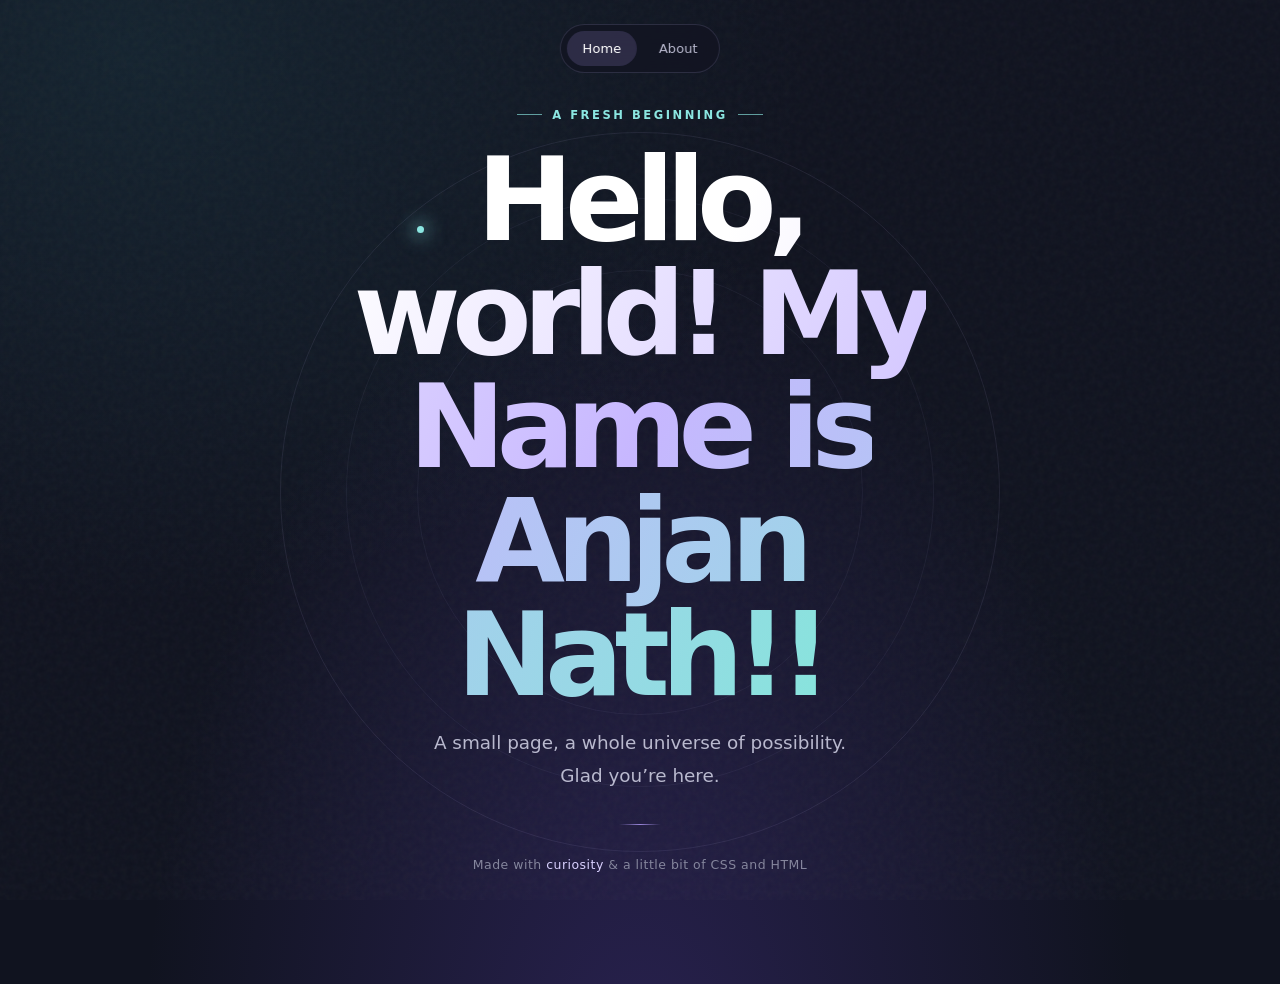
==== index.html @ 315eda44 "Publish index and about pages" ====
<!doctype html>
<html lang="en">
<head>
  <meta charset="utf-8">
  <meta name="viewport" content="width=device-width, initial-scale=1">
  <meta name="theme-color" content="#10131f">
  <title>Hello, world by AJ! — A little moment of wonder</title>
  <style>
    :root {
      color-scheme: dark;
      --ink: #f7f5ff;
      --muted: #b9b9ce;
      --violet: #b7a0ff;
      --cyan: #8be6e1;
    }
    * { box-sizing: border-box; }
    html { min-height: 100%; }
    body {
      min-height: 100vh;
      margin: 0;
      display: grid;
      place-items: center;
      overflow: hidden;
      color: var(--ink);
      font-family: Inter, ui-sans-serif, system-ui, -apple-system, BlinkMacSystemFont, "Segoe UI", sans-serif;
      background:
        radial-gradient(ellipse at 50% 110%, rgba(91, 63, 179, .32), transparent 55%),
        radial-gradient(ellipse at 10% 5%, rgba(54, 153, 164, .12), transparent 42%),
        #10131f;
    }
    .grain {
      position: fixed; inset: 0; pointer-events: none; opacity: .15;
      background-image: url("data:image/svg+xml,%3Csvg viewBox='0 0 180 180' xmlns='http://www.w3.org/2000/svg'%3E%3Cfilter id='n'%3E%3CfeTurbulence type='fractalNoise' baseFrequency='.85' numOctaves='3' stitchTiles='stitch'/%3E%3C/filter%3E%3Crect width='100%25' height='100%25' filter='url(%23n)' opacity='.25'/%3E%3C/svg%3E");
    }
    .orbit {
      position: fixed; width: min(76vw, 720px); aspect-ratio: 1; border: 1px solid rgba(203, 197, 255, .09);
      border-radius: 50%; pointer-events: none; animation: turn 50s linear infinite;
    }
    .orbit::before, .orbit::after { content: ""; position: absolute; border: 1px solid rgba(203,197,255,.06); border-radius: 50%; inset: 9%; }
    .orbit::after { inset: 19%; }
    .spark { position: absolute; top: 13%; left: 19%; width: 7px; height: 7px; border-radius: 50%; background: var(--cyan); box-shadow: 0 0 18px 4px rgba(139,230,225,.5); }
    main {
      position: relative; width: min(90vw, 760px); padding: clamp(2.5rem, 8vw, 6.25rem) 1.5rem;
      text-align: center; animation: rise .9s cubic-bezier(.2,.8,.2,1) both;
    }
    .eyebrow { display: inline-flex; align-items: center; gap: .65rem; color: var(--cyan); font-size: .72rem; font-weight: 700; letter-spacing: .22em; text-transform: uppercase; }
    .eyebrow::before, .eyebrow::after { content: ""; width: 25px; height: 1px; background: currentColor; opacity: .65; }
    h1 {
      margin: 1.35rem 0 1rem; font-size: clamp(3.4rem, 10vw, 7.25rem); line-height: .98;
      letter-spacing: -.075em; font-weight: 650;
    }
    h1 span { color: transparent; background: linear-gradient(115deg, #fff 14%, #c7b7ff 55%, #87e4dc 100%); background-clip: text; -webkit-background-clip: text; }
    .subtitle { margin: 0 auto; max-width: 420px; color: var(--muted); font-size: clamp(1rem, 2.5vw, 1.15rem); line-height: 1.75; }
    .rule { width: 42px; height: 1px; margin: 2rem auto; background: linear-gradient(90deg, transparent, rgba(183,160,255,.8), transparent); }
    .note { color: #85869d; font-size: .78rem; letter-spacing: .04em; }
    .note b { color: #d9d1ff; font-weight: 500; }
        .site-nav { position: fixed; z-index: 2; top: 1.5rem; left: 50%; transform: translateX(-50%); display: flex; gap: .35rem; padding: .35rem; border: 1px solid rgba(203,197,255,.14); border-radius: 999px; background: rgba(18,20,34,.72); backdrop-filter: blur(14px); }
    .site-nav a { padding: .65rem 1rem; border-radius: 999px; color: #b9b9ce; text-decoration: none; font-size: .82rem; transition: color .2s, background .2s; }
    .site-nav a:hover, .site-nav a[aria-current="page"] { color: #fff; background: rgba(183,160,255,.16); }
    @media (max-width: 520px) { .site-nav { top: 1rem; } }
    @keyframes rise { from { opacity: 0; transform: translateY(18px); } to { opacity: 1; transform: translateY(0); } }
    @keyframes turn { to { transform: rotate(360deg); } }
    @media (prefers-reduced-motion: reduce) { *, *::before, *::after { animation-duration: .01ms !important; animation-iteration-count: 1 !important; scroll-behavior: auto !important; } }
  </style>
</head>
<body>
  <div class="grain" aria-hidden="true"></div>
  <div class="orbit" aria-hidden="true"><span class="spark"></span></div>
  <nav class="site-nav" aria-label="Main navigation">
    <a href="index.html" aria-current="page">Home</a>
    <a href="about.html">About</a>
  </nav>
  <main>
    <div class="eyebrow">A fresh beginning</div>
    <h1><span>Hello, world! My Name is Anjan Nath!!</span></h1>
    <p class="subtitle">A small page, a whole universe of possibility.<br>Glad you’re here.</p>
    <div class="rule" aria-hidden="true"></div>
    <p class="note">Made with <b>curiosity</b> &amp; a little bit of CSS and HTML</p>
  </main>
</body>
</html>
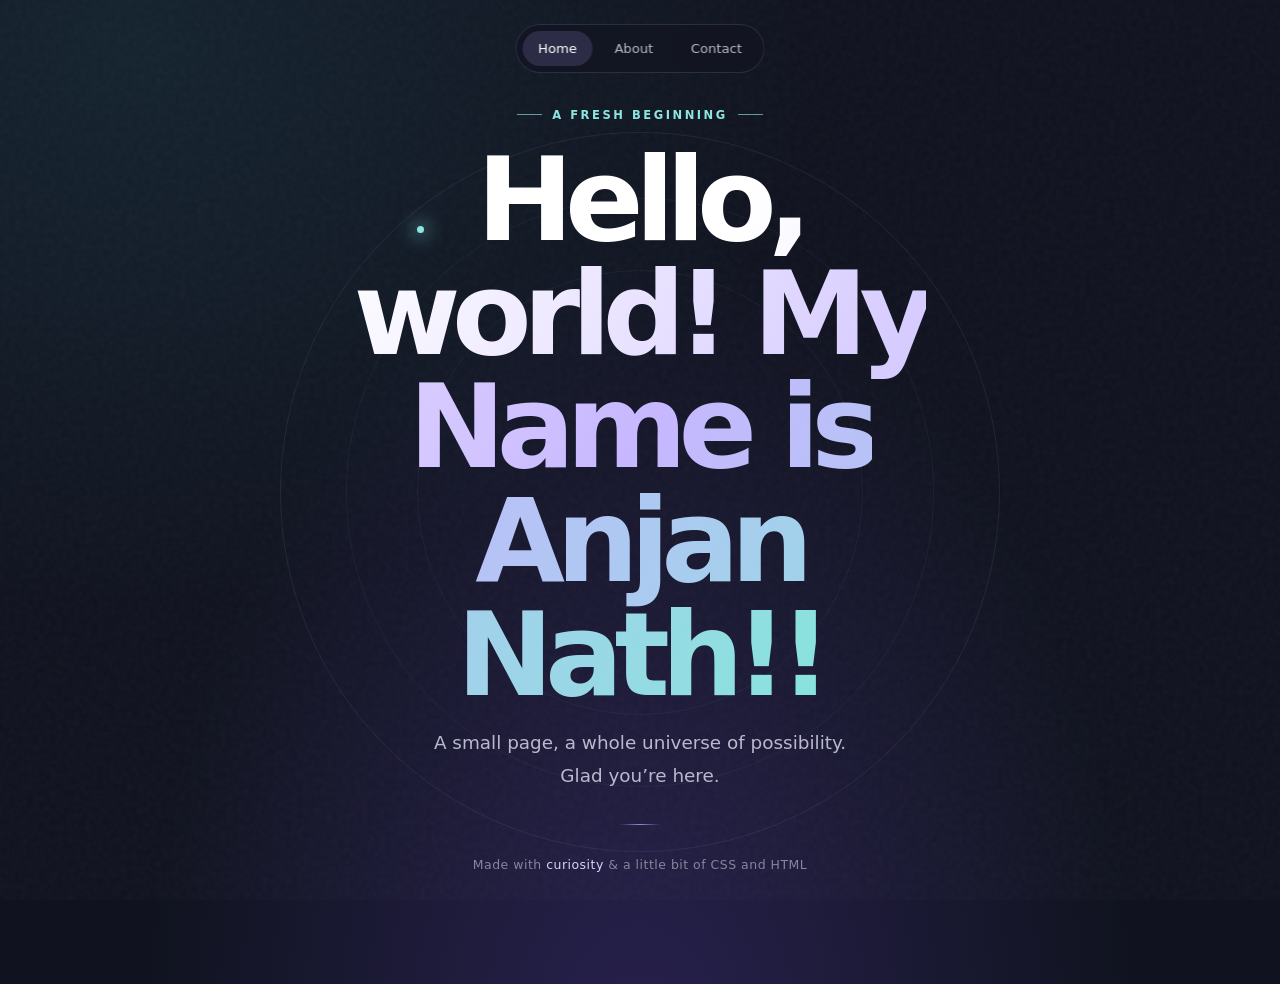
==== commit 483decc7: "Publish contact page" ====
--- a/index.html
+++ b/index.html
@@ -69,6 +69,7 @@
   <nav class="site-nav" aria-label="Main navigation">
     <a href="index.html" aria-current="page">Home</a>
     <a href="about.html">About</a>
+    <a href="contact.html">Contact</a>
   </nav>
   <main>
     <div class="eyebrow">A fresh beginning</div>
@@ -81,3 +82,4 @@
 </html>
 
 
+
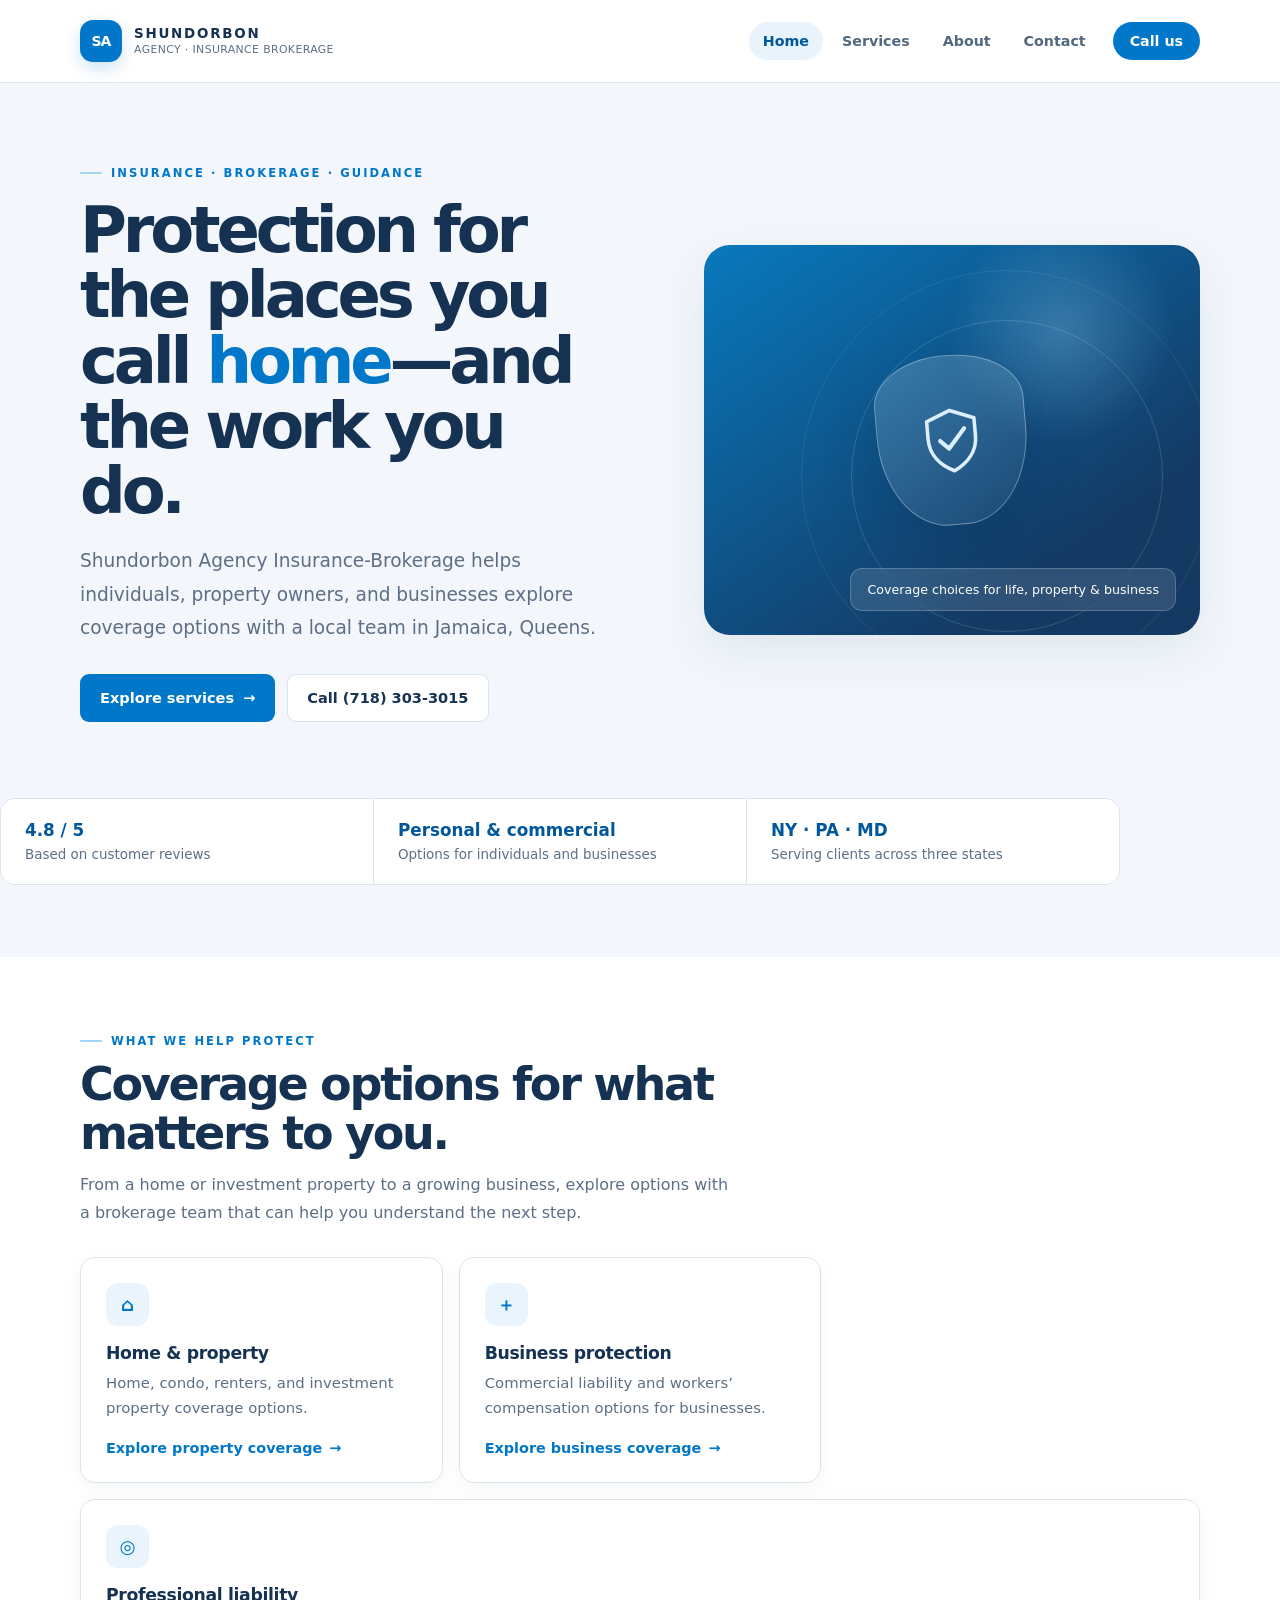
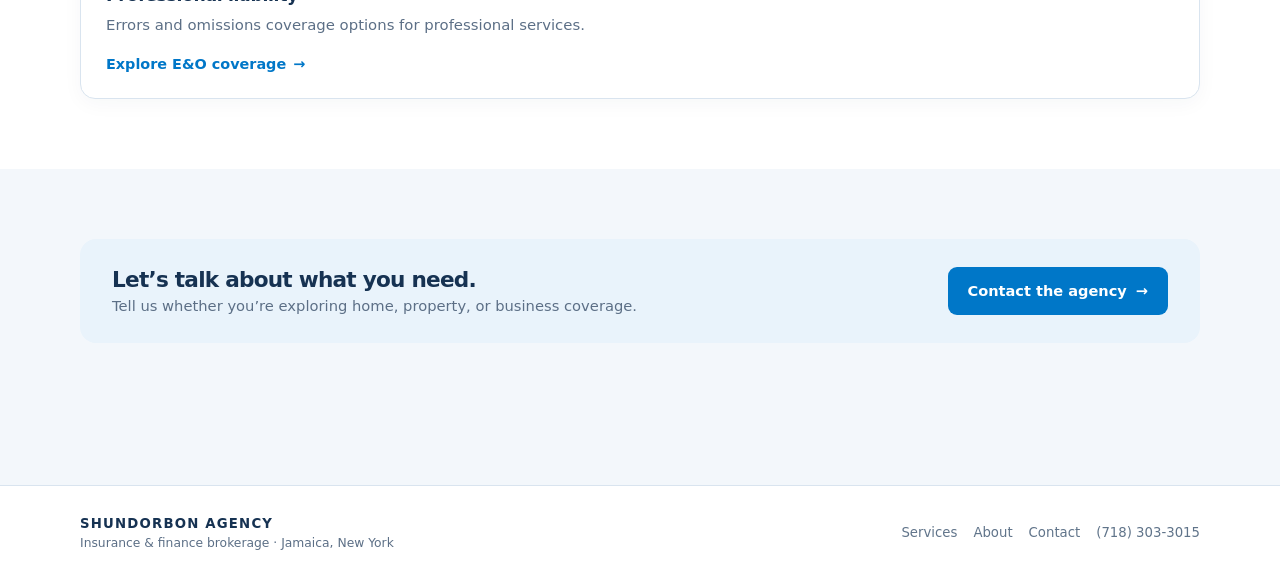
==== commit 58014475: "changed the site for Shundorbon Agency Test site for insurance" ====
--- a/index.html
+++ b/index.html
@@ -3,83 +3,54 @@
 <head>
   <meta charset="utf-8">
   <meta name="viewport" content="width=device-width, initial-scale=1">
-  <meta name="theme-color" content="#10131f">
-  <title>Hello, world by AJ! — A little moment of wonder</title>
-  <style>
-    :root {
-      color-scheme: dark;
-      --ink: #f7f5ff;
-      --muted: #b9b9ce;
-      --violet: #b7a0ff;
-      --cyan: #8be6e1;
-    }
-    * { box-sizing: border-box; }
-    html { min-height: 100%; }
-    body {
-      min-height: 100vh;
-      margin: 0;
-      display: grid;
-      place-items: center;
-      overflow: hidden;
-      color: var(--ink);
-      font-family: Inter, ui-sans-serif, system-ui, -apple-system, BlinkMacSystemFont, "Segoe UI", sans-serif;
-      background:
-        radial-gradient(ellipse at 50% 110%, rgba(91, 63, 179, .32), transparent 55%),
-        radial-gradient(ellipse at 10% 5%, rgba(54, 153, 164, .12), transparent 42%),
-        #10131f;
-    }
-    .grain {
-      position: fixed; inset: 0; pointer-events: none; opacity: .15;
-      background-image: url("data:image/svg+xml,%3Csvg viewBox='0 0 180 180' xmlns='http://www.w3.org/2000/svg'%3E%3Cfilter id='n'%3E%3CfeTurbulence type='fractalNoise' baseFrequency='.85' numOctaves='3' stitchTiles='stitch'/%3E%3C/filter%3E%3Crect width='100%25' height='100%25' filter='url(%23n)' opacity='.25'/%3E%3C/svg%3E");
-    }
-    .orbit {
-      position: fixed; width: min(76vw, 720px); aspect-ratio: 1; border: 1px solid rgba(203, 197, 255, .09);
-      border-radius: 50%; pointer-events: none; animation: turn 50s linear infinite;
-    }
-    .orbit::before, .orbit::after { content: ""; position: absolute; border: 1px solid rgba(203,197,255,.06); border-radius: 50%; inset: 9%; }
-    .orbit::after { inset: 19%; }
-    .spark { position: absolute; top: 13%; left: 19%; width: 7px; height: 7px; border-radius: 50%; background: var(--cyan); box-shadow: 0 0 18px 4px rgba(139,230,225,.5); }
-    main {
-      position: relative; width: min(90vw, 760px); padding: clamp(2.5rem, 8vw, 6.25rem) 1.5rem;
-      text-align: center; animation: rise .9s cubic-bezier(.2,.8,.2,1) both;
-    }
-    .eyebrow { display: inline-flex; align-items: center; gap: .65rem; color: var(--cyan); font-size: .72rem; font-weight: 700; letter-spacing: .22em; text-transform: uppercase; }
-    .eyebrow::before, .eyebrow::after { content: ""; width: 25px; height: 1px; background: currentColor; opacity: .65; }
-    h1 {
-      margin: 1.35rem 0 1rem; font-size: clamp(3.4rem, 10vw, 7.25rem); line-height: .98;
-      letter-spacing: -.075em; font-weight: 650;
-    }
-    h1 span { color: transparent; background: linear-gradient(115deg, #fff 14%, #c7b7ff 55%, #87e4dc 100%); background-clip: text; -webkit-background-clip: text; }
-    .subtitle { margin: 0 auto; max-width: 420px; color: var(--muted); font-size: clamp(1rem, 2.5vw, 1.15rem); line-height: 1.75; }
-    .rule { width: 42px; height: 1px; margin: 2rem auto; background: linear-gradient(90deg, transparent, rgba(183,160,255,.8), transparent); }
-    .note { color: #85869d; font-size: .78rem; letter-spacing: .04em; }
-    .note b { color: #d9d1ff; font-weight: 500; }
-        .site-nav { position: fixed; z-index: 2; top: 1.5rem; left: 50%; transform: translateX(-50%); display: flex; gap: .35rem; padding: .35rem; border: 1px solid rgba(203,197,255,.14); border-radius: 999px; background: rgba(18,20,34,.72); backdrop-filter: blur(14px); }
-    .site-nav a { padding: .65rem 1rem; border-radius: 999px; color: #b9b9ce; text-decoration: none; font-size: .82rem; transition: color .2s, background .2s; }
-    .site-nav a:hover, .site-nav a[aria-current="page"] { color: #fff; background: rgba(183,160,255,.16); }
-    @media (max-width: 520px) { .site-nav { top: 1rem; } }
-    @keyframes rise { from { opacity: 0; transform: translateY(18px); } to { opacity: 1; transform: translateY(0); } }
-    @keyframes turn { to { transform: rotate(360deg); } }
-    @media (prefers-reduced-motion: reduce) { *, *::before, *::after { animation-duration: .01ms !important; animation-iteration-count: 1 !important; scroll-behavior: auto !important; } }
-  </style>
+  <meta name="description" content="Shundorbon Agency Insurance-Brokerage helps individuals and businesses explore coverage options in New York, Pennsylvania, and Maryland.">
+  <meta name="theme-color" content="#f3f7fb">
+  <title>Shundorbon Agency | Insurance &amp; Brokerage</title>
+  <link rel="stylesheet" href="styles.css">
 </head>
 <body>
-  <div class="grain" aria-hidden="true"></div>
-  <div class="orbit" aria-hidden="true"><span class="spark"></span></div>
-  <nav class="site-nav" aria-label="Main navigation">
-    <a href="index.html" aria-current="page">Home</a>
-    <a href="about.html">About</a>
-    <a href="contact.html">Contact</a>
-  </nav>
+  <header class="site-header">
+    <div class="header-inner">
+      <a class="brand" href="index.html" aria-label="Shundorbon Agency home"><span class="brand-mark">SA</span><span class="brand-copy"><strong>SHUNDORBON</strong><small>AGENCY · INSURANCE BROKERAGE</small></span></a>
+      <nav class="site-nav" aria-label="Main navigation">
+        <a href="index.html" aria-current="page">Home</a><a href="services.html">Services</a><a href="about.html">About</a><a href="contact.html">Contact</a><a class="nav-call" href="tel:+17183033015">Call us</a>
+      </nav>
+    </div>
+  </header>
   <main>
-    <div class="eyebrow">A fresh beginning</div>
-    <h1><span>Hello, world! My Name is Anjan Nath!!</span></h1>
-    <p class="subtitle">A small page, a whole universe of possibility.<br>Glad you’re here.</p>
-    <div class="rule" aria-hidden="true"></div>
-    <p class="note">Made with <b>curiosity</b> &amp; a little bit of CSS and HTML</p>
+    <section class="container hero">
+      <div>
+        <span class="eyebrow">Insurance · Brokerage · Guidance</span>
+        <h1>Protection for the places you call <em>home</em>—and the work you do.</h1>
+        <p class="lead">Shundorbon Agency Insurance-Brokerage helps individuals, property owners, and businesses explore coverage options with a local team in Jamaica, Queens.</p>
+        <div class="actions"><a class="button" href="services.html">Explore services <span aria-hidden="true">→</span></a><a class="button secondary" href="tel:+17183033015">Call (718) 303-3015</a></div>
+      </div>
+      <div class="hero-art" aria-hidden="true">
+        <div class="art-shield"><svg viewBox="0 0 64 64" fill="none"><path d="M32 7 52 15v15c0 13-8.5 22.5-20 28C20.5 52.5 12 43 12 30V15L32 7Z" stroke="currentColor" stroke-width="3" stroke-linejoin="round"/><path d="m22 32 7 7 14-16" stroke="currentColor" stroke-width="3.5" stroke-linecap="round" stroke-linejoin="round"/></svg></div>
+        <div class="art-note">Coverage choices for life, property &amp; business</div>
+      </div>
+    </section>
+    <section class="container trust-band" aria-label="Agency highlights">
+      <div class="trust-item"><strong>4.8 / 5</strong><span>Based on customer reviews</span></div>
+      <div class="trust-item"><strong>Personal &amp; commercial</strong><span>Options for individuals and businesses</span></div>
+      <div class="trust-item"><strong>NY · PA · MD</strong><span>Serving clients across three states</span></div>
+    </section>
+    <section class="section white">
+      <div class="container">
+        <div class="section-head"><span class="eyebrow">What we help protect</span><h2>Coverage options for what matters to you.</h2><p>From a home or investment property to a growing business, explore options with a brokerage team that can help you understand the next step.</p></div>
+        <div class="card-grid">
+          <article class="service-card"><div class="icon" aria-hidden="true">⌂</div><h3>Home &amp; property</h3><p>Home, condo, renters, and investment property coverage options.</p><a class="text-link" href="services.html#property">Explore property coverage <span aria-hidden="true">→</span></a></article>
+          <article class="service-card"><div class="icon" aria-hidden="true">＋</div><h3>Business protection</h3><p>Commercial liability and workers’ compensation options for businesses.</p><a class="text-link" href="services.html#business">Explore business coverage <span aria-hidden="true">→</span></a></article>
+          <article class="service-card"><div class="icon" aria-hidden="true">◎</div><h3>Professional liability</h3><p>Errors and omissions coverage options for professional services.</p><a class="text-link" href="services.html#professional">Explore E&amp;O coverage <span aria-hidden="true">→</span></a></article>
+        </div>
+      </div>
+    </section>
+    <section class="container section">
+      <div class="callout"><div><h2>Let’s talk about what you need.</h2><p>Tell us whether you’re exploring home, property, or business coverage.</p></div><a class="button" href="contact.html">Contact the agency <span aria-hidden="true">→</span></a></div>
+    </section>
   </main>
+  <footer class="site-footer"><div class="footer-inner"><div><div class="footer-brand">SHUNDORBON AGENCY</div><div class="footer-copy">Insurance &amp; finance brokerage · Jamaica, New York</div></div><nav class="footer-links" aria-label="Footer navigation"><a href="services.html">Services</a><a href="about.html">About</a><a href="contact.html">Contact</a><a href="tel:+17183033015">(718) 303-3015</a></nav></div></footer>
 </body>
 </html>
 
 
-
--- a/styles.css
+++ b/styles.css
@@ -0,0 +1,139 @@
+:root {
+  color-scheme: light;
+  --ink: #163252;
+  --muted: #5c6f86;
+  --blue: #0077c8;
+  --blue-dark: #00579c;
+  --blue-light: #9fd5f5;
+  --paper: #f3f7fb;
+  --white: #fff;
+  --line: #d9e4ef;
+  --shadow: 0 18px 48px rgba(22, 50, 82, .08);
+}
+* { box-sizing: border-box; }
+html { scroll-behavior: smooth; }
+body { margin: 0; background: var(--paper); color: var(--ink); font-family: Inter, ui-sans-serif, system-ui, -apple-system, BlinkMacSystemFont, "Segoe UI", sans-serif; -webkit-font-smoothing: antialiased; }
+a { color: inherit; }
+.site-header { position: sticky; top: 0; z-index: 10; background: rgba(255,255,255,.94); border-bottom: 1px solid rgba(217,228,239,.9); backdrop-filter: blur(16px); }
+.header-inner, .container, .footer-inner { width: min(1120px, calc(100% - 40px)); margin: 0 auto; }
+.header-inner { min-height: 82px; display: flex; align-items: center; justify-content: space-between; gap: 28px; }
+.brand { display: inline-flex; align-items: center; gap: 12px; text-decoration: none; flex-shrink: 0; }
+.brand-mark { width: 42px; height: 42px; display: grid; place-items: center; border-radius: 13px; background: var(--blue); color: #fff; font-size: 14px; font-weight: 800; letter-spacing: -.06em; box-shadow: 0 6px 16px rgba(0,119,200,.2); }
+.brand-copy { display: grid; gap: 2px; }
+.brand-copy strong { font-size: .84rem; letter-spacing: .13em; }
+.brand-copy small { color: var(--muted); font-size: .68rem; letter-spacing: .035em; }
+.site-nav { display: flex; align-items: center; gap: 5px; }
+.site-nav a { padding: 11px 14px; border-radius: 999px; color: #52687f; font-size: .89rem; font-weight: 600; text-decoration: none; transition: color .2s, background .2s; }
+.site-nav a:hover, .site-nav a[aria-current="page"] { background: #e9f3fb; color: var(--blue-dark); }
+.site-nav .nav-call { margin-left: 8px; padding: 11px 17px; background: var(--blue); color: #fff; }
+.site-nav .nav-call:hover { background: var(--blue-dark); color: #fff; }
+main { overflow: hidden; }
+.hero { display: grid; grid-template-columns: 1.04fr .96fr; align-items: center; gap: clamp(36px, 7vw, 86px); padding: 76px 0 72px; }
+.eyebrow { display: inline-flex; align-items: center; gap: 9px; color: var(--blue); font-size: .72rem; font-weight: 800; letter-spacing: .18em; text-transform: uppercase; }
+.eyebrow::before { content: ""; width: 22px; height: 2px; border-radius: 4px; background: var(--blue-light); }
+h1, h2, h3, p { margin-top: 0; }
+h1 { max-width: 650px; margin: 18px 0 20px; font-size: clamp(2.75rem, 5vw, 4.8rem); line-height: 1.02; letter-spacing: -.065em; font-weight: 680; }
+h1 em { color: var(--blue); font-style: normal; }
+.lead { max-width: 575px; color: var(--muted); font-size: clamp(1.02rem, 1.5vw, 1.16rem); line-height: 1.8; }
+.actions { display: flex; flex-wrap: wrap; gap: 12px; margin-top: 29px; }
+.button { min-height: 48px; display: inline-flex; align-items: center; justify-content: center; gap: 9px; padding: 0 19px; border: 1px solid transparent; border-radius: 9px; background: var(--blue); color: #fff; font-size: .91rem; font-weight: 700; text-decoration: none; transition: transform .18s, background .18s, border-color .18s; }
+.button:hover { transform: translateY(-2px); background: var(--blue-dark); }
+.button.secondary { border-color: var(--line); background: #fff; color: var(--ink); }
+.button.secondary:hover { border-color: #b8d6ed; background: #f7fbff; }
+.hero-art { position: relative; min-height: 390px; overflow: hidden; display: grid; place-items: center; border-radius: 26px; background: radial-gradient(circle at 72% 22%, rgba(159,213,245,.28), transparent 24%), linear-gradient(145deg, #0879bd, #143963 78%); box-shadow: var(--shadow); }
+.hero-art::before, .hero-art::after { content: ""; position: absolute; width: 310px; height: 310px; border: 1px solid rgba(255,255,255,.15); border-radius: 50%; }
+.hero-art::before { transform: translate(55px, 36px); }
+.hero-art::after { width: 410px; height: 410px; transform: translate(55px, 36px); border-color: rgba(255,255,255,.08); }
+.art-shield { position: relative; z-index: 1; width: 150px; height: 170px; display: grid; place-items: center; border: 1px solid rgba(255,255,255,.32); border-radius: 48% 48% 44% 44% / 28% 28% 55% 55%; background: linear-gradient(145deg, rgba(255,255,255,.18), rgba(255,255,255,.04)); box-shadow: 0 22px 55px rgba(5,35,73,.22); transform: rotate(-5deg); }
+.art-shield svg { width: 76px; height: 76px; color: #dceeff; }
+.art-note { position: absolute; z-index: 2; right: 24px; bottom: 24px; padding: 13px 16px; border: 1px solid rgba(255,255,255,.2); border-radius: 12px; background: rgba(255,255,255,.12); color: #fff; font-size: .79rem; backdrop-filter: blur(12px); }
+.section { padding: 70px 0; }
+.section.white { background: #fff; }
+.section-head { max-width: 650px; margin-bottom: 30px; }
+.section-head h2, .page-heading h1 { margin: 12px 0 12px; font-size: clamp(2rem, 3.6vw, 3.25rem); line-height: 1.08; letter-spacing: -.05em; }
+.section-head p, .page-heading p { margin-bottom: 0; color: var(--muted); line-height: 1.75; }
+.card-grid { display: grid; grid-template-columns: repeat(3, 1fr); gap: 16px; }
+.service-card, .info-card { min-height: 200px; padding: 24px; border: 1px solid var(--line); border-radius: 15px; background: #fff; box-shadow: 0 5px 20px rgba(22,50,82,.04); }
+.service-card .icon { width: 43px; height: 43px; display: grid; place-items: center; margin-bottom: 21px; border-radius: 12px; background: #eaf4fc; color: var(--blue); font-size: 1.15rem; font-weight: 800; }
+.service-card h3, .info-card h3 { margin-bottom: 8px; font-size: 1.08rem; letter-spacing: -.02em; }
+.service-card p, .info-card p { margin-bottom: 0; color: var(--muted); font-size: .91rem; line-height: 1.7; }
+.text-link { display: inline-flex; align-items: center; gap: 7px; margin-top: 18px; color: var(--blue); font-size: .9rem; font-weight: 750; text-decoration: none; }
+.text-link:hover { text-decoration: underline; text-underline-offset: 4px; }
+.trust-band { display: grid; grid-template-columns: repeat(3, 1fr); gap: 1px; overflow: hidden; margin: 4px 0 72px; border: 1px solid var(--line); border-radius: 15px; background: var(--line); }
+.trust-item { padding: 21px 24px; background: #fff; }
+.trust-item strong { display: block; margin-bottom: 4px; color: var(--blue-dark); font-size: 1.05rem; }
+.trust-item span { color: var(--muted); font-size: .84rem; }
+.page-hero { padding: 62px 0 38px; }
+.page-heading { max-width: 780px; }
+.page-heading h1 { font-size: clamp(2.75rem, 5.4vw, 4.4rem); }
+.content-grid { display: grid; grid-template-columns: 1fr 1fr; gap: 18px; padding: 12px 0 75px; }
+.content-panel { padding: clamp(24px, 4vw, 40px); border: 1px solid var(--line); border-radius: 18px; background: #fff; }
+.content-panel h2 { margin-bottom: 12px; font-size: 1.5rem; letter-spacing: -.04em; }
+.content-panel p { color: var(--muted); line-height: 1.8; }
+.content-panel p:last-child { margin-bottom: 0; }
+.kicker { color: var(--blue); font-size: .7rem; font-weight: 800; letter-spacing: .16em; text-transform: uppercase; }
+.list-check { display: grid; gap: 13px; margin: 20px 0 0; padding: 0; list-style: none; }
+.list-check li { display: flex; gap: 11px; color: #536981; line-height: 1.55; }
+.list-check li::before { content: "✓"; flex: 0 0 22px; width: 22px; height: 22px; display: grid; place-items: center; border-radius: 50%; background: #e6f2fa; color: var(--blue); font-size: .78rem; font-weight: 800; }
+.service-list { display: grid; grid-template-columns: repeat(2, 1fr); gap: 15px; padding: 0 0 76px; }
+.service-card { min-height: 0; padding: 25px; }
+.service-card .icon { margin-bottom: 17px; }
+.service-card p { font-size: .93rem; }
+.service-card:last-child:nth-child(odd) { grid-column: 1 / -1; }
+.callout { display: flex; align-items: center; justify-content: space-between; gap: 24px; margin: 0 0 72px; padding: 28px 32px; border-radius: 16px; background: #e9f3fb; }
+.callout h2 { margin-bottom: 5px; font-size: 1.35rem; letter-spacing: -.035em; }
+.callout p { margin: 0; color: var(--muted); font-size: .92rem; }
+.contact-grid { display: grid; grid-template-columns: 1.05fr .95fr; gap: 18px; padding-bottom: 76px; }
+.contact-card { padding: 27px; border: 1px solid var(--line); border-radius: 16px; background: #fff; }
+.contact-card h2 { margin-bottom: 17px; font-size: 1.35rem; letter-spacing: -.035em; }
+.contact-row { display: grid; grid-template-columns: 34px 1fr; gap: 13px; padding: 15px 0; border-top: 1px solid #e8eef5; }
+.contact-row:first-of-type { border-top: 0; }
+.contact-symbol { width: 34px; height: 34px; display: grid; place-items: center; border-radius: 10px; background: #eaf4fc; color: var(--blue); font-size: .94rem; font-weight: 800; }
+.contact-row strong { display: block; margin: 1px 0 4px; font-size: .91rem; }
+.contact-row span, .contact-row a { color: var(--muted); font-size: .91rem; line-height: 1.65; }
+.contact-row a { color: var(--blue-dark); font-weight: 650; text-decoration-thickness: 1px; text-underline-offset: 3px; }
+.hours-note { margin-top: 14px; padding: 12px 14px; border-radius: 10px; background: #f4f8fc; color: var(--muted); font-size: .82rem; line-height: 1.6; }
+.external-links { display: flex; flex-wrap: wrap; gap: 10px; margin-top: 19px; }
+.external-links a { padding: 9px 12px; border: 1px solid var(--line); border-radius: 8px; color: var(--blue-dark); font-size: .83rem; font-weight: 650; text-decoration: none; }
+.external-links a:hover { background: #f4f9fe; }
+.site-footer { padding: 30px 0; border-top: 1px solid var(--line); background: #fff; }
+.footer-inner { display: flex; align-items: center; justify-content: space-between; gap: 24px; }
+.footer-brand { color: var(--ink); font-size: .83rem; font-weight: 800; letter-spacing: .09em; }
+.footer-copy { margin-top: 5px; color: var(--muted); font-size: .77rem; }
+.footer-links { display: flex; flex-wrap: wrap; gap: 16px; }
+.footer-links a { color: #60748a; font-size: .83rem; text-decoration: none; }
+.footer-links a:hover { color: var(--blue); }
+@media (max-width: 820px) {
+  .header-inner { min-height: 74px; gap: 12px; }
+  .site-nav a { padding: 10px 9px; font-size: .82rem; }
+  .site-nav .nav-call { margin-left: 2px; padding: 10px 12px; }
+  .hero { grid-template-columns: 1fr; padding: 54px 0 56px; }
+  .hero-art { min-height: 300px; }
+  .card-grid { grid-template-columns: repeat(2, 1fr); }
+  .contact-grid { grid-template-columns: 1fr 1fr; }
+}
+@media (max-width: 600px) {
+  .header-inner, .container, .footer-inner { width: min(100% - 28px, 1120px); }
+  .header-inner { flex-wrap: wrap; padding: 12px 0 10px; }
+  .brand-mark { width: 38px; height: 38px; }
+  .brand-copy strong { font-size: .77rem; }
+  .brand-copy small { font-size: .64rem; }
+  .site-nav { width: 100%; justify-content: space-between; gap: 2px; }
+  .site-nav a { padding: 9px 10px; font-size: .8rem; }
+  .site-nav .nav-call { margin-left: 0; }
+  .hero { gap: 30px; padding: 44px 0; }
+  h1 { font-size: clamp(2.65rem, 12vw, 4rem); }
+  .hero-art { min-height: 255px; border-radius: 20px; }
+  .art-shield { width: 124px; height: 142px; }
+  .section { padding: 52px 0; }
+  .card-grid, .service-list, .content-grid, .contact-grid { grid-template-columns: 1fr; }
+  .service-card:last-child:nth-child(odd) { grid-column: auto; }
+  .trust-band { grid-template-columns: 1fr; margin-bottom: 54px; }
+  .trust-item { padding: 17px 20px; }
+  .page-hero { padding: 48px 0 24px; }
+  .content-grid, .service-list, .contact-grid { padding-bottom: 54px; }
+  .callout { align-items: flex-start; flex-direction: column; margin-bottom: 54px; padding: 24px; }
+  .footer-inner { align-items: flex-start; flex-direction: column; }
+}
+@media (prefers-reduced-motion: reduce) { *, *::before, *::after { scroll-behavior: auto !important; transition-duration: .01ms !important; } }
+
